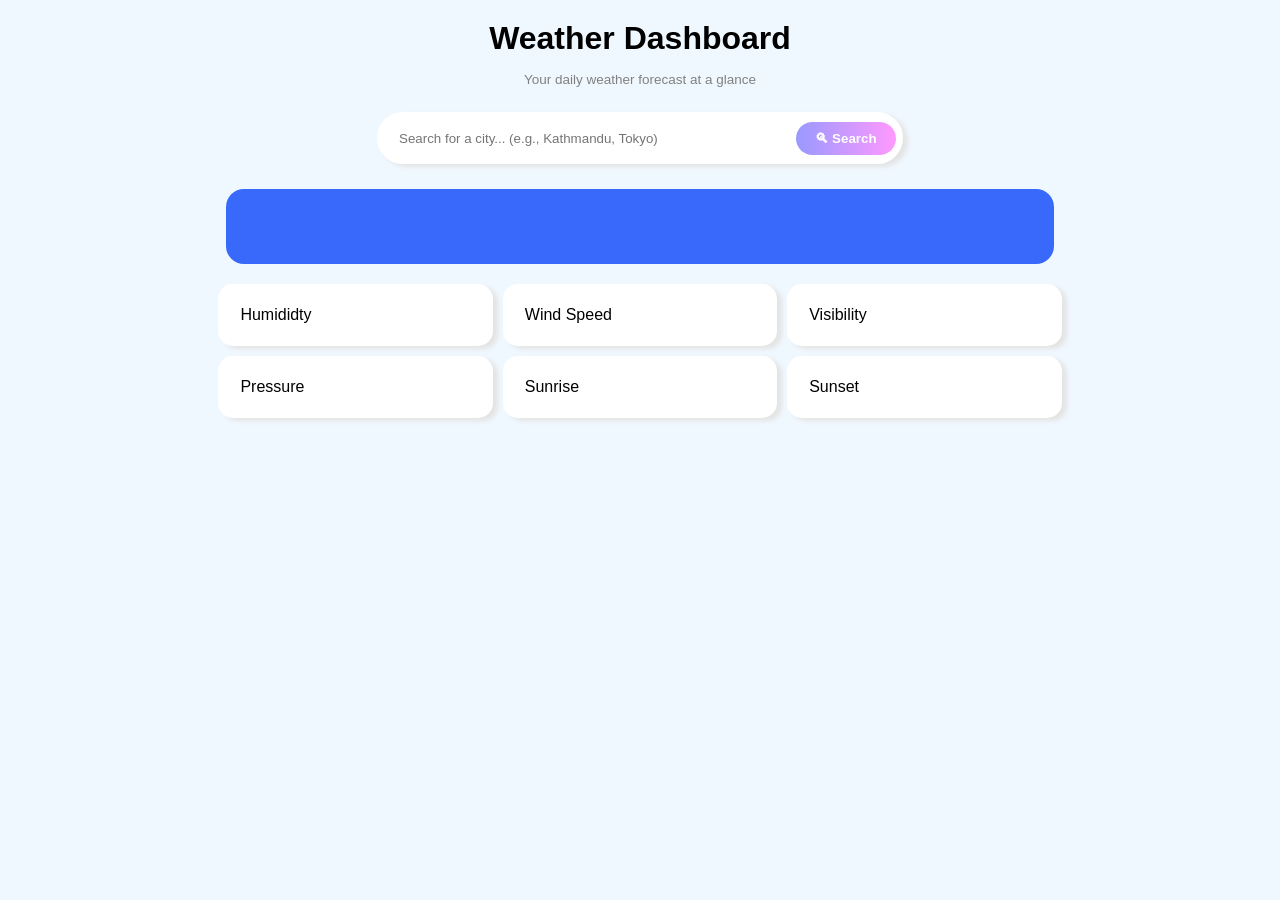
==== index.html @ d5e8478e "First Commit" ====
<!DOCTYPE html>
<html lang="en">

<head>
    <meta charset="UTF-8">
    <meta name="viewport" content="width=device-width, initial-scale=1.0">
    <title>Weather App</title>
    <link rel="stylesheet" href="style.css">
    <link rel="shortcut icon" href="image.png" type="image/x-icon">
</head>

<body>
    <h1 id="myH1">Weather Dashboard</h1>
    <p id="myDesc">Your daily weather forecast at a glance</p>
    <form class="weatherForm">
        <div class="search-container">
            <input type="text" class="cityInput" placeholder="Search for a city... (e.g., Kathmandu, Tokyo)">
            <button id="myButton" type="submit">🔍︎ Search</button>
        </div>
    </form>
    <div class="card">
        <div class="right">
            <p id="cityDisplay"></p>
            <p id="tempDisplay"></p>
            <p id="descDisplay"></p>
        </div>
        <div class="left">
            <p id="weatherEmoji"></p>
        </div>
    </div>
    <div class="details">
        <div class="humidityDisplay">
            <p>Humididty</p>
            <p id="humidityDisplay"></p>
        </div>
        <div class="windDisplay">
            <p>Wind Speed</p>
            <p id="windDisplay"></p>
        </div>
        <div class="visibilityDisplay">
            <p>Visibility</p>
            <p id="visibilityDisplay"></p>
        </div>
        <div class="pressureDisplay">
            <p>Pressure</p>
            <p id="pressureDisplay"></p>
        </div>
        <div class="sunriseDisplay">
            <p>Sunrise</p>
            <p id="sunriseDisplay"></p>
        </div>
        <div class="sunsetDisplay">
            <p>Sunset</p>
            <p id="sunsetDisplay"></p>
        </div>
    </div>
    <script src="script.js"></script>
</body>

</html>
---- style.css ----
* {
    margin: 0;
    padding: 0;
}

body {
    background-color: hsl(208, 100%, 97%);
    display: flex;
    flex-direction: column;
    align-items: center;
    font-family: Arial, Helvetica, sans-serif;
}

#myH1 {
    margin-top: 20px;
    font-weight: 550;
}

#myDesc {
    margin-top: 15px;
    font-size: 13.5px;
    color: grey;
}

.search-container {
    margin-top: 25px;
    width: 40vw;
    height: calc(2vh + 20px);
    border: 2px solid white;
    border-radius: 50vh;
    padding: 5px;
    box-shadow: 5px 3px 5px hsl(0, 0%, 89%);
    background-color: white;
    display: flex;
    align-items: center;
    justify-content: space-between;
}

.cityInput {
    width: 40vw;
    border: none;
    outline: none;
    background: transparent;
    padding-left: 15px;
    /* Shifts text away from left edge */
}

#myButton {
    padding: 9px;
    border: none;
    border-radius: 20px;
    color: white;
    font-weight: bold;
    background: linear-gradient(to right, hsl(240, 100%, 80%), hsl(300, 100%, 80%));
    width: 100px;
    flex-shrink: 0;
    /* Prevents the button from squeezing or distorting */
    cursor: pointer;
}

#myButton:hover {
    background: linear-gradient(to right, hsl(240, 100%, 70%), hsl(300, 100%, 70%));
}

.card {
    margin-top: 25px;
    background-color: hsl(225, 95%, 60%);
    color: white;
    border-radius: 18px;
    padding: 30px;
    width: 60%;
    display: flex;
    justify-content: space-between;
}

#cityDisplay {
    font-size: 14px;
}

#tempDisplay {
    margin-top: 15px;
    font-size: 4rem;
}

#desc {
    margin-top: 8px;
    font-size: 12px;
}

.left {
    display: flex;
    justify-content: center;
    align-items: center;
    font-size: 4.5rem;
}

.details {
    margin-top: 20px;
    display: grid;
    grid-template-columns: 1fr 1fr 1fr;
    gap: 10px;
}

.humidityDisplay,
.windDisplay,
.visibilityDisplay,
.pressureDisplay,
.sunriseDisplay,
.sunsetDisplay {
    width: 18vw;
    padding: 22px;
    background-color: white;
    box-shadow: 5px 3px 5px hsl(0, 0%, 89%);
    border-radius: 15px;
}

#humidityDisplay,
#windDisplay,
#visibilityDisplay,
#pressureDisplay,
#sunriseDisplay,
#sunsetDisplay {
    font-size: 1.4rem;
}
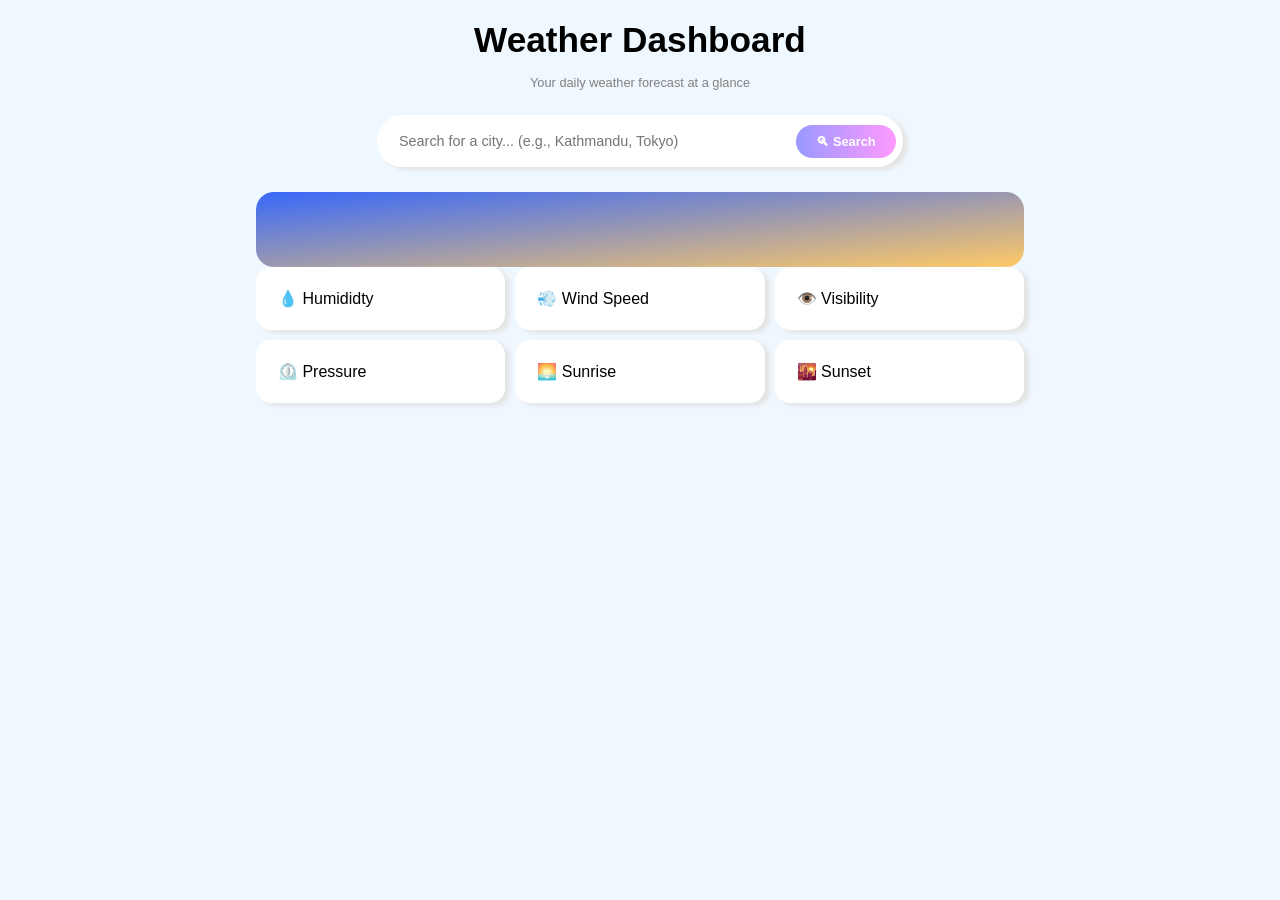
==== commit bb6e3007: "Weather App" ====
--- a/index.html
+++ b/index.html
@@ -18,40 +18,43 @@
             <button id="myButton" type="submit">🔍︎ Search</button>
         </div>
     </form>
-    <div class="card">
-        <div class="right">
-            <p id="cityDisplay"></p>
-            <p id="tempDisplay"></p>
-            <p id="descDisplay"></p>
+    <div class="weather-container">
+        <div class="card">
+            <div class="right">
+                <p id="cityDisplay"></p>
+                <p id="tempDisplay"></p>
+                <p id="feels_like"></p>
+                <p id="descDisplay"></p>
+            </div>
+            <div class="left">
+                <p id="weatherEmoji"></p>
+            </div>
         </div>
-        <div class="left">
-            <p id="weatherEmoji"></p>
-        </div>
-    </div>
-    <div class="details">
-        <div class="humidityDisplay">
-            <p>Humididty</p>
-            <p id="humidityDisplay"></p>
-        </div>
-        <div class="windDisplay">
-            <p>Wind Speed</p>
-            <p id="windDisplay"></p>
-        </div>
-        <div class="visibilityDisplay">
-            <p>Visibility</p>
-            <p id="visibilityDisplay"></p>
-        </div>
-        <div class="pressureDisplay">
-            <p>Pressure</p>
-            <p id="pressureDisplay"></p>
-        </div>
-        <div class="sunriseDisplay">
-            <p>Sunrise</p>
-            <p id="sunriseDisplay"></p>
-        </div>
-        <div class="sunsetDisplay">
-            <p>Sunset</p>
-            <p id="sunsetDisplay"></p>
+        <div class="details">
+            <div class="humidityDisplay">
+                <p>💧 Humididty</p>
+                <p id="humidityDisplay"></p>
+            </div>
+            <div class="windDisplay">
+                <p>💨 Wind Speed</p>
+                <p id="windDisplay"></p>
+            </div>
+            <div class="visibilityDisplay">
+                <p>👁️ Visibility</p>
+                <p id="visibilityDisplay"></p>
+            </div>
+            <div class="pressureDisplay">
+                <p>⏲️ Pressure</p>
+                <p id="pressureDisplay"></p>
+            </div>
+            <div class="sunriseDisplay">
+                <p>🌅 Sunrise</p>
+                <p id="sunriseDisplay"></p>
+            </div>
+            <div class="sunsetDisplay">
+                <p>🌇 Sunset</p>
+                <p id="sunsetDisplay"></p>
+            </div>
         </div>
     </div>
     <script src="script.js"></script>
--- a/style.css
+++ b/style.css
@@ -14,11 +14,12 @@
 #myH1 {
     margin-top: 20px;
     font-weight: 550;
+    font-size: clamp(1.25rem, 5vw, 2.2rem);
 }
 
 #myDesc {
     margin-top: 15px;
-    font-size: 13.5px;
+    font-size: clamp(0.75rem, 1vw, 0.9rem);
     color: grey;
 }
 
@@ -42,6 +43,7 @@
     outline: none;
     background: transparent;
     padding-left: 15px;
+    font-size: clamp(0.9rem, 1vw, 1rem);
     /* Shifts text away from left edge */
 }
 
@@ -51,6 +53,7 @@
     border-radius: 20px;
     color: white;
     font-weight: bold;
+    font-size: clamp(0.8rem, 1vw, 1rem);            
     background: linear-gradient(to right, hsl(240, 100%, 80%), hsl(300, 100%, 80%));
     width: 100px;
     flex-shrink: 0;
@@ -62,52 +65,58 @@
     background: linear-gradient(to right, hsl(240, 100%, 70%), hsl(300, 100%, 70%));
 }
 
+.weather-container {
+    width: 60%;
+}
+
 .card {
+    width: 100%;
+    box-sizing: border-box;
     margin-top: 25px;
-    background-color: hsl(225, 95%, 60%);
+    background: linear-gradient(to bottom right, hsl(225, 95%, 60%), hsl(39, 100%, 70%));
     color: white;
     border-radius: 18px;
     padding: 30px;
-    width: 60%;
     display: flex;
     justify-content: space-between;
 }
 
 #cityDisplay {
-    font-size: 14px;
+    font-size: clamp(0.85rem, 1.2vw, 1rem);
 }
 
 #tempDisplay {
     margin-top: 15px;
-    font-size: 4rem;
+    font-size: clamp(2rem, 8vw, 4rem);
 }
 
 #desc {
     margin-top: 8px;
-    font-size: 12px;
+    font-size: clamp(0.75rem, 1vw, 0.95rem);
 }
 
 .left {
     display: flex;
     justify-content: center;
     align-items: center;
-    font-size: 4.5rem;
+    font-size: clamp(2.5rem, 9vw, 4.5rem);
 }
 
 .details {
-    margin-top: 20px;
+    width: 100%;
     display: grid;
-    grid-template-columns: 1fr 1fr 1fr;
+    grid-template-columns: repeat(3, 1fr);
     gap: 10px;
+    box-sizing: border-box;
 }
-
 .humidityDisplay,
 .windDisplay,
 .visibilityDisplay,
 .pressureDisplay,
 .sunriseDisplay,
 .sunsetDisplay {
-    width: 18vw;
+    width: 100%;
+    box-sizing: border-box;
     padding: 22px;
     background-color: white;
     box-shadow: 5px 3px 5px hsl(0, 0%, 89%);
@@ -120,5 +129,27 @@
 #pressureDisplay,
 #sunriseDisplay,
 #sunsetDisplay {
-    font-size: 1.4rem;
+    font-size: clamp(1rem, 2vw, 1.2rem);
+}
+
+@media (max-width: 1025px) {
+    .details {
+        grid-template-columns: repeat(2, 1fr);
+    }
+
+    .search-container {
+        width: 80%;
+        max-width: 600px;
+        height: auto;
+    }
+
+    .cityInput {
+        width: 100%;
+    }
+
+    #myButton {
+        width: 90px;
+        font-size: 0.9rem;
+    }
+
 }
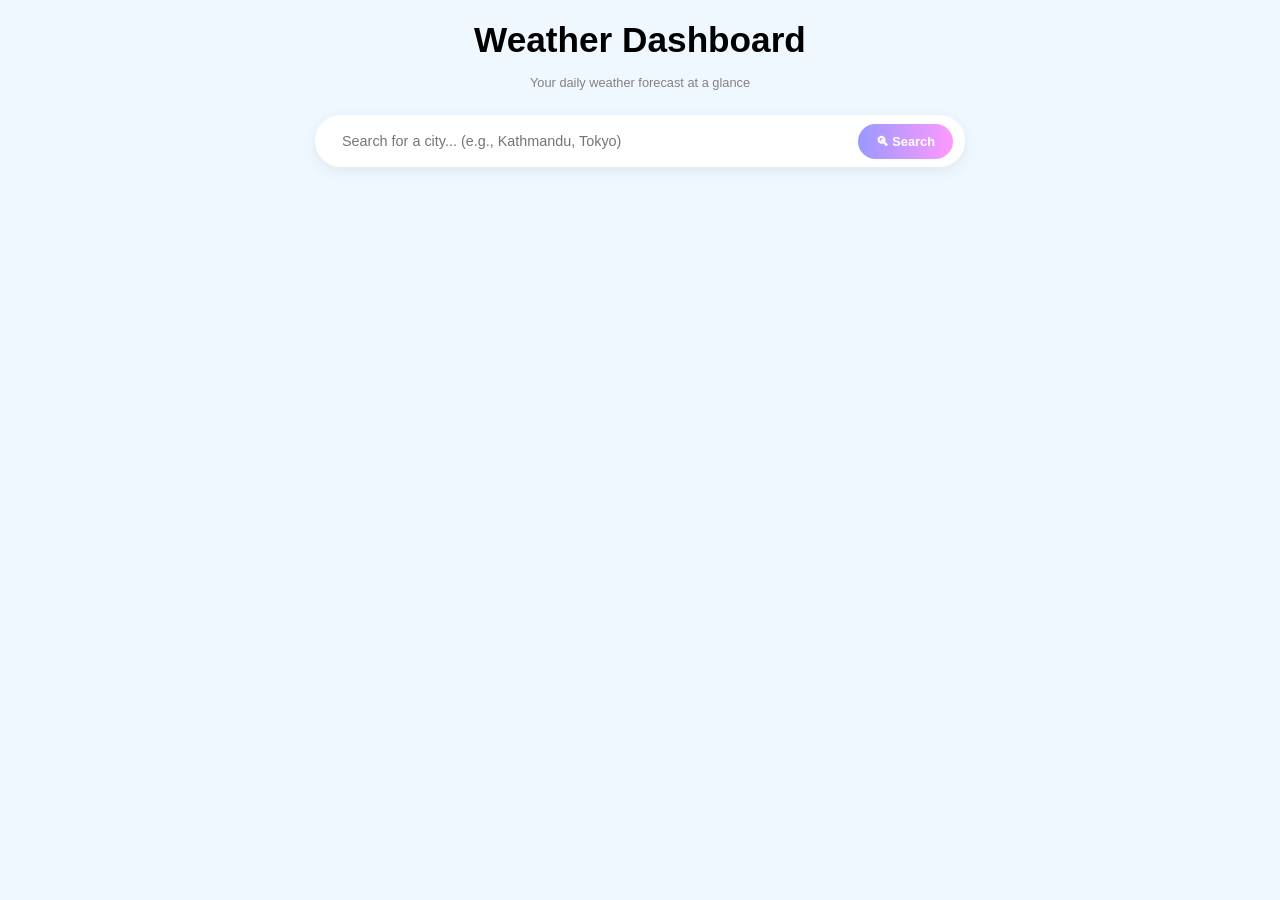
==== commit f963299f: "Fixing errors in script" ====
--- a/index.html
+++ b/index.html
@@ -20,19 +20,20 @@
     </form>
     <div class="weather-container">
         <div class="card">
-            <div class="right">
+            <p class="errorDisplay" id="errorDisplay" style="display: none;"></p>
+            <div class="right" id="cardRight">
                 <p id="cityDisplay"></p>
                 <p id="tempDisplay"></p>
                 <p id="feels_like"></p>
                 <p id="descDisplay"></p>
             </div>
-            <div class="left">
+            <div class="left" id="cardLeft">
                 <p id="weatherEmoji"></p>
             </div>
         </div>
         <div class="details">
             <div class="humidityDisplay">
-                <p>💧 Humididty</p>
+                <p>💧 Humidity</p>
                 <p id="humidityDisplay"></p>
             </div>
             <div class="windDisplay">
--- a/style.css
+++ b/style.css
@@ -23,76 +23,115 @@
     color: grey;
 }
 
+.weatherForm {
+    width: 100%;
+    display: flex;
+    justify-content: center;
+}
+
 .search-container {
     margin-top: 25px;
-    width: 40vw;
-    height: calc(2vh + 20px);
+    width: 90%;
+    max-width: 650px;
+    min-height: 52px;
     border: 2px solid white;
-    border-radius: 50vh;
-    padding: 5px;
-    box-shadow: 5px 3px 5px hsl(0, 0%, 89%);
+    border-radius: 50px;
+    padding: 6px 10px;
+    box-shadow: 0 4px 15px rgba(0, 0, 0, 0.07);
     background-color: white;
     display: flex;
     align-items: center;
     justify-content: space-between;
+    box-sizing: border-box;
 }
 
 .cityInput {
-    width: 40vw;
+    flex: 1;
     border: none;
     outline: none;
     background: transparent;
     padding-left: 15px;
     font-size: clamp(0.9rem, 1vw, 1rem);
-    /* Shifts text away from left edge */
 }
 
 #myButton {
-    padding: 9px;
+    padding: 10px 18px;
     border: none;
-    border-radius: 20px;
+    border-radius: 25px;
     color: white;
     font-weight: bold;
-    font-size: clamp(0.8rem, 1vw, 1rem);            
+    font-size: clamp(0.8rem, 1vw, 0.95rem);
     background: linear-gradient(to right, hsl(240, 100%, 80%), hsl(300, 100%, 80%));
-    width: 100px;
     flex-shrink: 0;
-    /* Prevents the button from squeezing or distorting */
     cursor: pointer;
+    transition: background 0.2s ease, transform 0.1s ease;
 }
 
 #myButton:hover {
     background: linear-gradient(to right, hsl(240, 100%, 70%), hsl(300, 100%, 70%));
 }
 
+#myButton:disabled {
+    opacity: 0.65;
+    cursor: not-allowed;
+}
+
 .weather-container {
-    width: 60%;
+    width: 90%;
+    max-width: 650px;
+    margin-bottom: 40px;
+    display: none;
 }
 
 .card {
     width: 100%;
     box-sizing: border-box;
     margin-top: 25px;
+    margin-bottom: 15px;
     background: linear-gradient(to bottom right, hsl(225, 95%, 60%), hsl(39, 100%, 70%));
     color: white;
     border-radius: 18px;
     padding: 30px;
     display: flex;
     justify-content: space-between;
+    box-shadow: 0 8px 25px rgba(99, 102, 241, 0.25);
+    transition: all 0.3s ease;
+}
+
+.card.error-card {
+    background: linear-gradient(to bottom right, hsl(350, 80%, 58%), hsl(25, 90%, 60%));
+    box-shadow: 0 8px 25px rgba(239, 68, 68, 0.25);
+    justify-content: center;
+}
+
+.errorDisplay {
+    font-size: clamp(1rem, 2vw, 1.2rem);
+    font-weight: 600;
+    text-align: center;
+    padding: 10px 0;
+    line-height: 1.5;
 }
 
 #cityDisplay {
-    font-size: clamp(0.85rem, 1.2vw, 1rem);
+    font-size: clamp(0.85rem, 1.2vw, 1.1rem);
+    font-weight: 500;
 }
 
 #tempDisplay {
     margin-top: 15px;
-    font-size: clamp(2rem, 8vw, 4rem);
-}
-
-#desc {
+    font-size: clamp(2rem, 8vw, 3.8rem);
+    font-weight: 700;
+}
+
+#feels_like {
+    font-size: clamp(0.8rem, 1vw, 0.95rem);
+    opacity: 0.9;
+}
+
+#descDisplay {
     margin-top: 8px;
-    font-size: clamp(0.75rem, 1vw, 0.95rem);
+    font-size: clamp(0.85rem, 1vw, 1rem);
+    text-transform: capitalize;
 }
 
 .left {
@@ -106,9 +145,10 @@
     width: 100%;
     display: grid;
     grid-template-columns: repeat(3, 1fr);
-    gap: 10px;
-    box-sizing: border-box;
-}
+    gap: 12px;
+    box-sizing: border-box;
+}
+
 .humidityDisplay,
 .windDisplay,
 .visibilityDisplay,
@@ -117,10 +157,21 @@
 .sunsetDisplay {
     width: 100%;
     box-sizing: border-box;
-    padding: 22px;
+    padding: 20px;
     background-color: white;
-    box-shadow: 5px 3px 5px hsl(0, 0%, 89%);
+    box-shadow: 0 4px 15px rgba(0, 0, 0, 0.05);
     border-radius: 15px;
+}
+
+.humidityDisplay p:first-child,
+.windDisplay p:first-child,
+.visibilityDisplay p:first-child,
+.pressureDisplay p:first-child,
+.sunriseDisplay p:first-child,
+.sunsetDisplay p:first-child {
+    font-size: 0.85rem;
+    color: #64748b;
+    margin-bottom: 6px;
 }
 
 #humidityDisplay,
@@ -129,27 +180,23 @@
 #pressureDisplay,
 #sunriseDisplay,
 #sunsetDisplay {
-    font-size: clamp(1rem, 2vw, 1.2rem);
-}
-
-@media (max-width: 1025px) {
+    font-size: clamp(1rem, 2vw, 1.25rem);
+    font-weight: 600;
+    color: #1e293b;
+}
+
+@media (max-width: 768px) {
     .details {
         grid-template-columns: repeat(2, 1fr);
     }
-
-    .search-container {
-        width: 80%;
-        max-width: 600px;
-        height: auto;
+}
+
+@media (max-width: 480px) {
+    .details {
+        grid-template-columns: 1fr;
     }
 
-    .cityInput {
-        width: 100%;
+    .card {
+        padding: 22px;
     }
-
-    #myButton {
-        width: 90px;
-        font-size: 0.9rem;
-    }
-
 }
